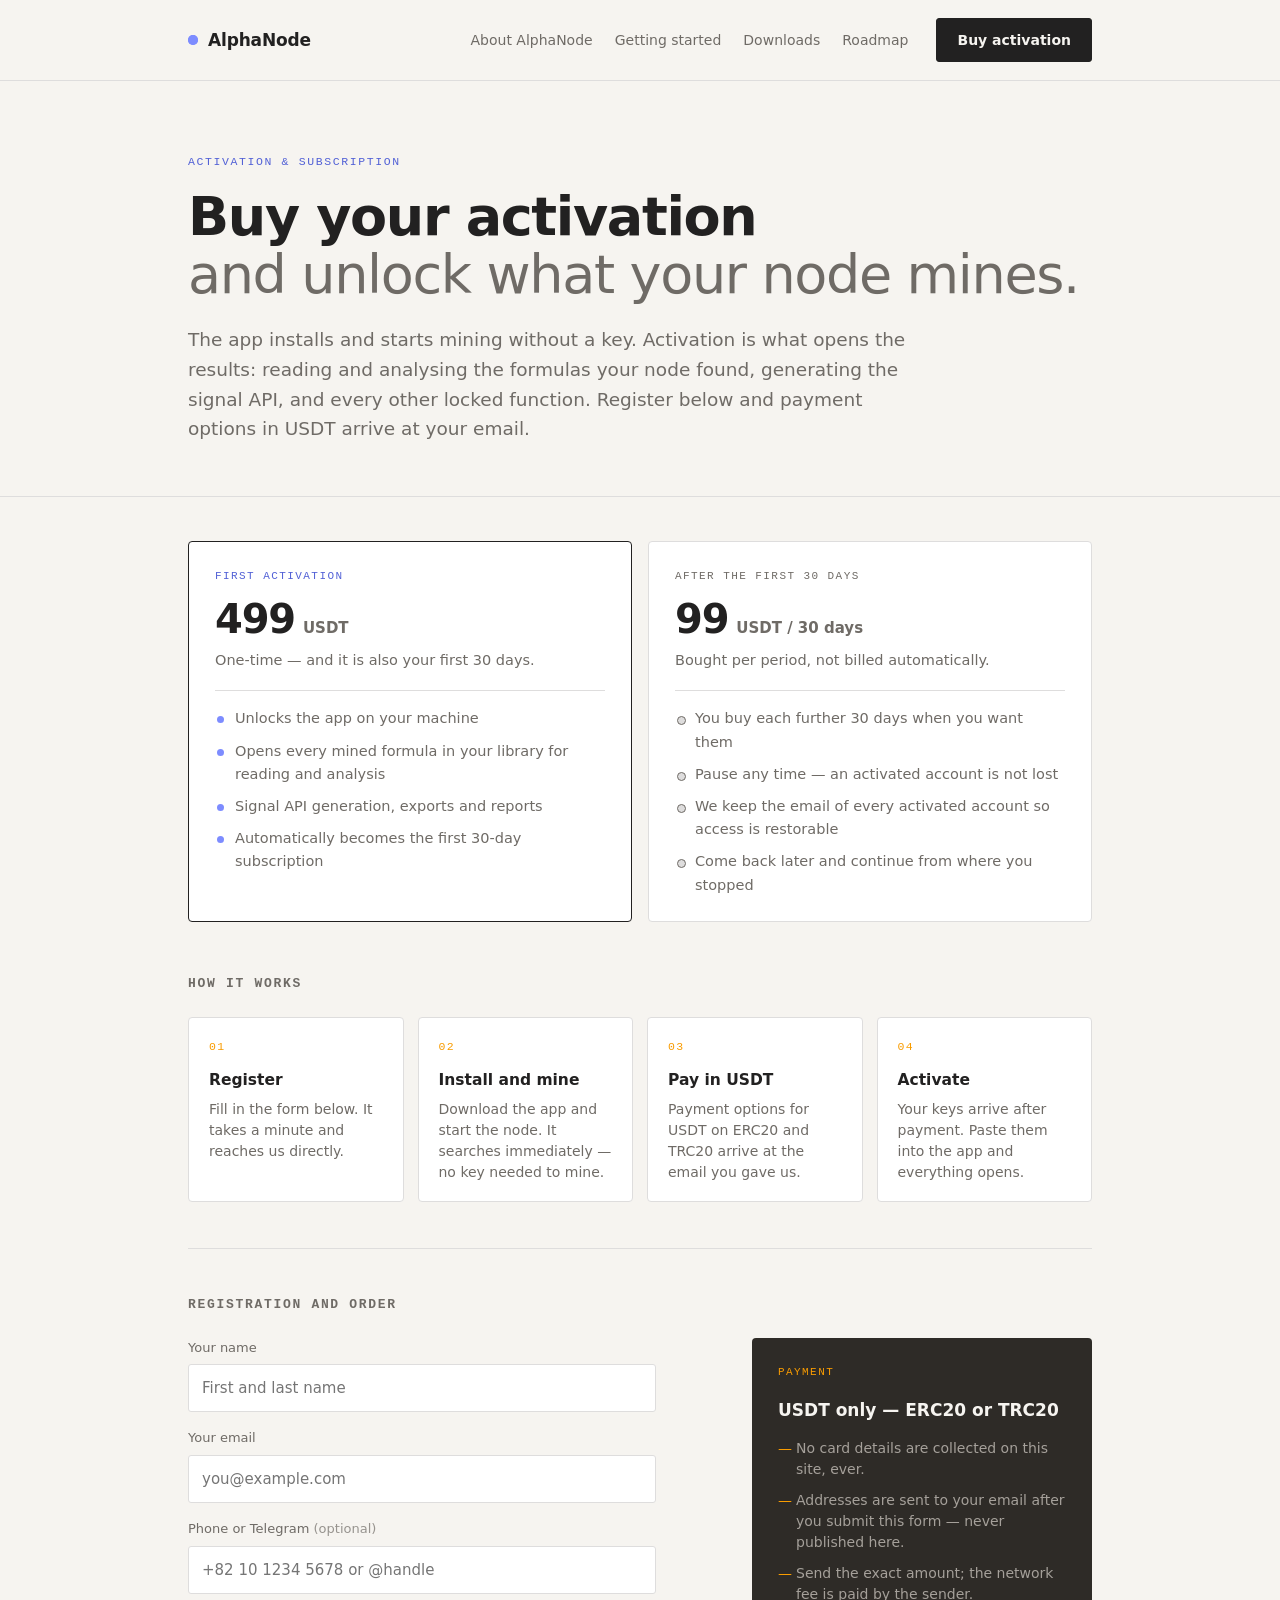
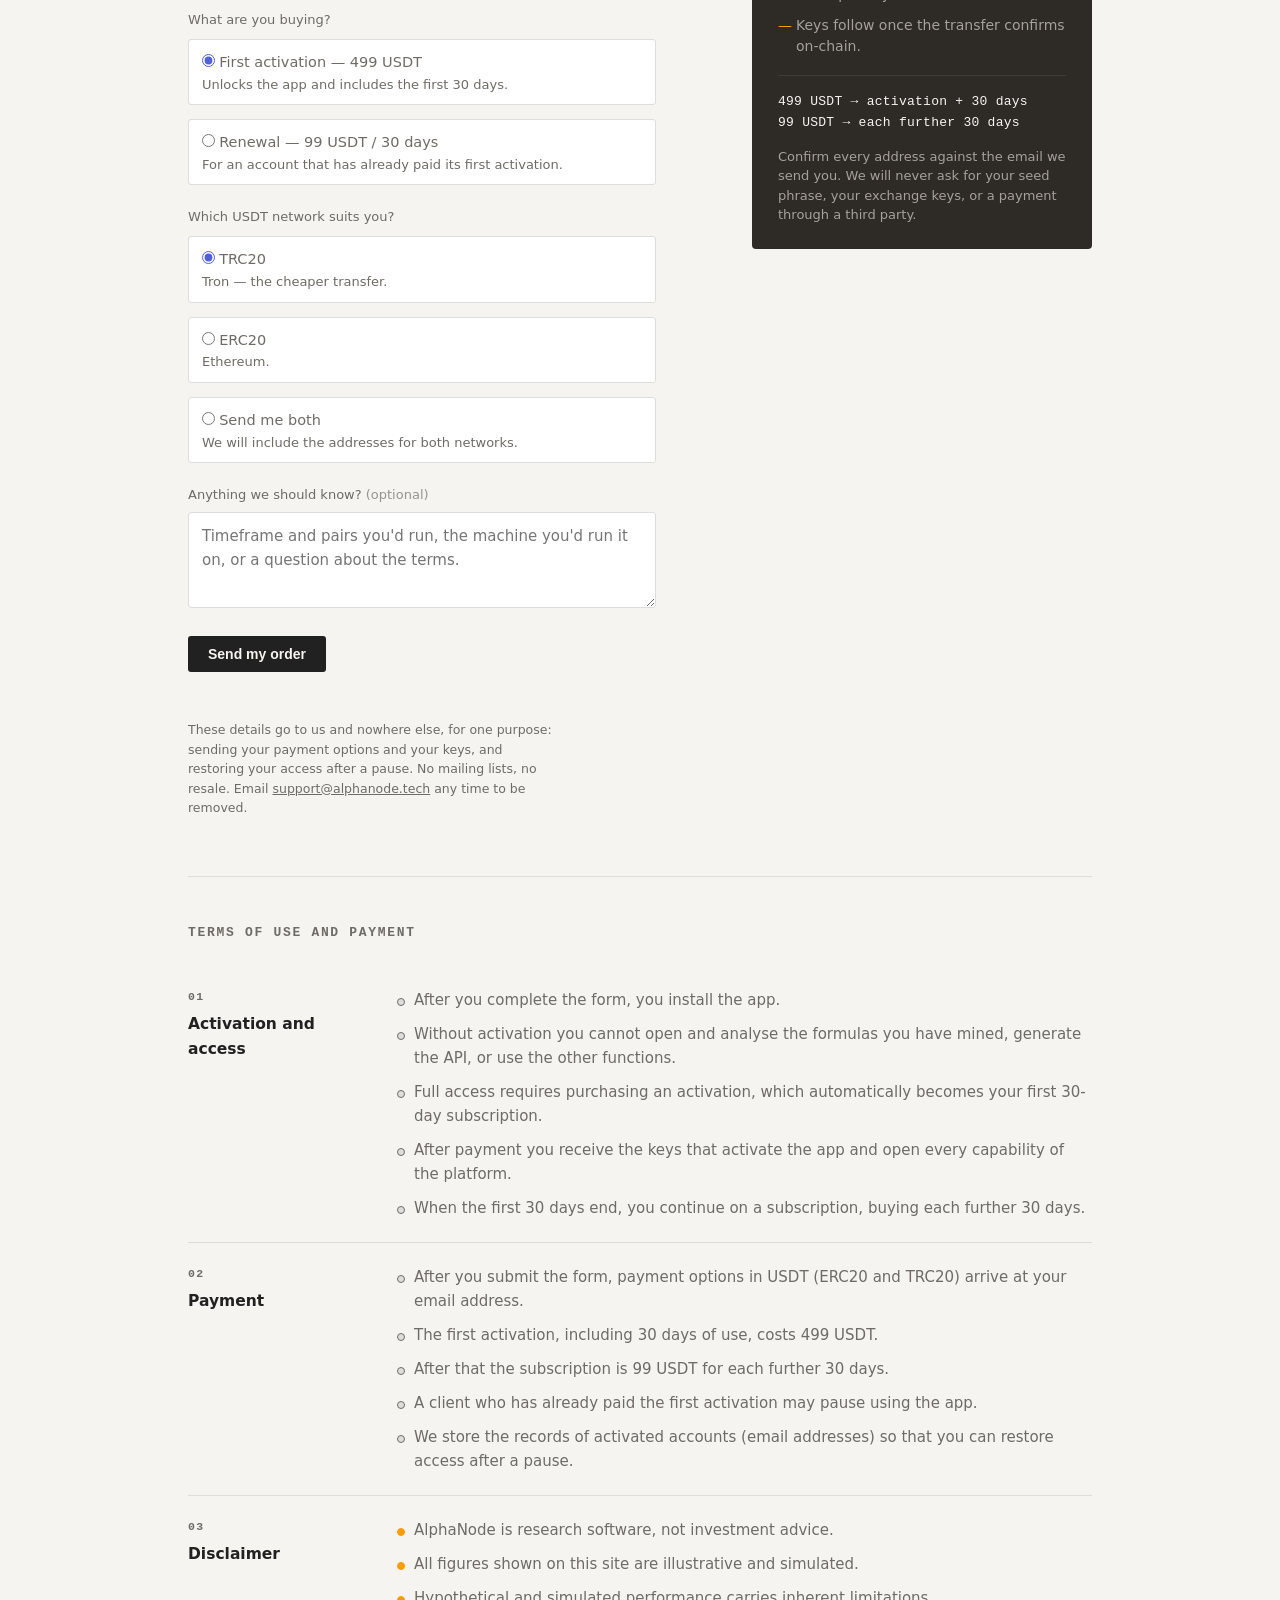
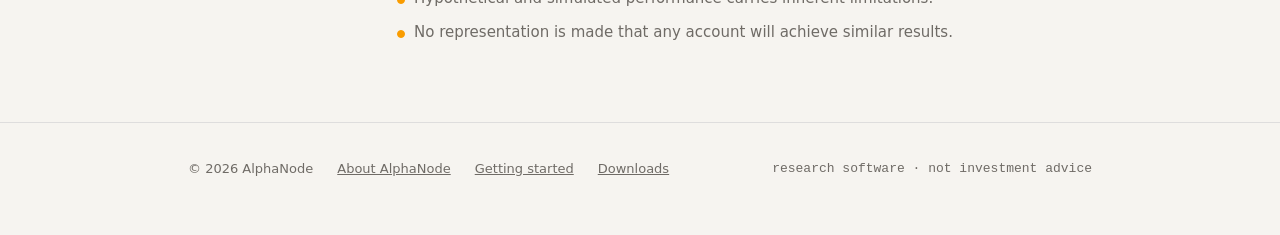
==== site/buy.html @ ae3edc19 "The site gets a place to buy: registration, order form and the terms buy.html — the purchase entranc" ====
<!doctype html>
<html lang="en">
<head>
<meta charset="utf-8">
<meta name="viewport" content="width=device-width, initial-scale=1">
<meta name="color-scheme" content="light">
<title>Buy activation — AlphaNode</title>
<meta name="description" content="Activate AlphaNode: 499 USDT for the first activation and 30 days, then 99 USDT per 30 days. Register below and payment options in USDT (ERC20 and TRC20) arrive by email.">
<link rel="icon" href="/favicon.svg" type="image/svg+xml">
<link rel="icon" href="/favicon-32.png" sizes="32x32" type="image/png">
<link rel="apple-touch-icon" href="/apple-touch-icon.png">
<meta property="og:type" content="website">
<meta property="og:site_name" content="AlphaNode">
<meta property="og:title" content="Buy activation — AlphaNode">
<meta property="og:description" content="499 USDT for the first activation and 30 days, then 99 USDT per 30 days. Register and payment options in USDT (ERC20 / TRC20) arrive by email.">
<meta property="og:image" content="https://alphanode.tech/og-card.png">
<meta property="og:url" content="https://alphanode.tech/buy.html">
<meta name="twitter:card" content="summary_large_image">
<style>
/* AlphaNode brand: warm paper, near-black ink, hairline rules, uppercase mono micro-labels,
   periwinkle + orange, graphite bands. Single-theme by design — the paper IS the brand. */
:root{
  --paper:#f6f4f0; --card:#ffffff; --ink:#222121; --mut:#6f6b66;
  --line:#dedddd; --soft:#eae9e6;
  --acc:#7d8cff; --acctext:#5261d6; --orange:#f99c00;
  --green:#1e7f4e; --red:#b3261e; --dark:#2e2b27; --darkline:#3f3b36;
  --darkink:#f6f4f0; --darkmut:#a5a09a;
}
*{box-sizing:border-box}
body{margin:0;background:var(--paper);color:var(--ink);
  font:16px/1.6 system-ui,-apple-system,"Segoe UI",sans-serif}
.mono{font-family:ui-monospace,SFMono-Regular,Menlo,Consolas,monospace}
.wrap{max-width:960px;margin:0 auto;padding:0 28px}
/* padding-block on anything stacked on a .wrap element — a same-specificity `padding: x 0`
   shorthand later in the cascade would zero the side gutters and glue text to the screen edge */
a{color:var(--acctext)}

header{padding-block:72px 52px;border-bottom:1px solid var(--line)}
.eyebrow{font-family:ui-monospace,SFMono-Regular,Menlo,monospace;font-size:11.5px;
  letter-spacing:.14em;text-transform:uppercase;color:var(--acctext);margin:0 0 16px}
h1{font-size:clamp(34px,5.2vw,54px);font-weight:680;letter-spacing:-.025em;line-height:1.07;
  margin:0;text-wrap:balance}
h1 .quiet{color:var(--mut);font-weight:500}
.lead{color:var(--mut);font-size:18.5px;max-width:62ch;margin:22px 0 0}

/* ---- price cards ---- */
.prices{display:grid;grid-template-columns:1fr 1fr;gap:16px;padding-block:44px}
.price{background:var(--card);border:1px solid var(--line);border-radius:4px;padding:26px 26px 24px;
  display:flex;flex-direction:column}
.price.first{border-color:var(--ink)}
.price .tag{font-family:ui-monospace,SFMono-Regular,Menlo,monospace;font-size:11px;
  letter-spacing:.13em;text-transform:uppercase;color:var(--mut);margin:0 0 14px}
.price.first .tag{color:var(--acctext)}
.price .amt{font-size:40px;font-weight:680;letter-spacing:-.03em;line-height:1;
  display:flex;align-items:baseline;gap:8px}
.price .amt span{font-size:15px;font-weight:550;color:var(--mut);letter-spacing:0}
.price .per{margin:10px 0 0;color:var(--mut);font-size:14.5px}
.price ul{list-style:none;margin:18px 0 0;padding:16px 0 0;border-top:1px solid var(--line)}
.price li{position:relative;padding-left:20px;margin:0 0 9px;font-size:14.5px;color:var(--mut)}
.price li:last-child{margin-bottom:0}
.price li::before{content:"";position:absolute;left:2px;top:.62em;width:7px;height:7px;
  border-radius:50%;background:var(--acc)}
.price.renew li::before{background:var(--line);border:1px solid var(--mut)}

/* ---- how it works ---- */
.flow{padding-block:8px 46px}
.flow h2,.terms h2,.formsec h2{font-size:13px;font-family:ui-monospace,SFMono-Regular,Menlo,monospace;
  letter-spacing:.13em;text-transform:uppercase;color:var(--mut);font-weight:550;margin:0 0 22px}
.steps{display:grid;grid-template-columns:repeat(4,1fr);gap:14px;counter-reset:s}
.step{background:var(--card);border:1px solid var(--line);border-radius:4px;padding:20px 20px 18px;
  counter-increment:s}
.step::before{content:counter(s,decimal-leading-zero);display:block;
  font-family:ui-monospace,SFMono-Regular,Menlo,monospace;font-size:11.5px;letter-spacing:.12em;
  color:var(--orange);margin-bottom:12px}
.step b{display:block;font-weight:600;font-size:15.5px;margin-bottom:6px}
.step p{margin:0;color:var(--mut);font-size:14px;line-height:1.5}

/* ---- form ---- */
.formsec{border-top:1px solid var(--line);padding-block:46px}
.formgrid{display:grid;grid-template-columns:minmax(0,1fr) minmax(0,340px);gap:44px;align-items:start}
.req{max-width:46ch}
.req label{display:block;font-size:13px;color:var(--mut);margin:0 0 6px}
.req input[type=text],.req input[type=email],.req input[type=tel],.req textarea{
  width:100%;box-sizing:border-box;background:var(--card);
  border:1px solid var(--line);border-radius:3px;padding:11px 13px;font:inherit;font-size:15px;
  color:var(--ink)}
.req input:focus,.req textarea:focus{outline:none;border-color:var(--acc);
  box-shadow:0 0 0 3px rgba(125,140,255,.18)}
.req textarea{resize:vertical;min-height:76px}
.req .gap{margin-top:16px}
.req .btn{margin-top:20px;border:0}
.req .btn[disabled]{opacity:.55;cursor:progress}
.req .hp{position:absolute;left:-9999px;width:1px;height:1px;overflow:hidden}
/* radio rows: the choice is part of the order, so it reads as a field, not as decoration */
.opts{display:grid;gap:8px;margin-top:2px}
.opt{display:flex;align-items:flex-start;gap:10px;background:var(--card);border:1px solid var(--line);
  border-radius:3px;padding:11px 13px;cursor:pointer}
.opt:hover{border-color:var(--mut)}
.opt input{margin:3px 0 0;accent-color:var(--acctext);flex:none}
.opt:focus-within{border-color:var(--acc);box-shadow:0 0 0 3px rgba(125,140,255,.18)}
.opt .ot{font-size:14.5px;line-height:1.35}
.opt .oh{color:var(--mut);font-size:13px;display:block;margin-top:2px}
.req-msg{margin-top:14px;font-size:14px;min-height:1.2em}
.req-msg.ok{color:var(--green)}
.req-msg.err{color:var(--red)}
.req-done{background:var(--soft);border:1px solid var(--line);border-radius:4px;padding:20px 22px;
  max-width:46ch;outline:none}
.req-done b{display:block;margin-bottom:8px;font-size:17px}
.req-done p{margin:0 0 10px;color:var(--mut);font-size:14.5px}
.req-done p:last-child{margin-bottom:0}
.req-privacy{margin-top:18px;font-size:12.5px;line-height:1.55;color:var(--mut);max-width:46ch}
.req-privacy a{color:var(--mut)}
/* a browser that cannot run the submit handler must never see the fields: with no handler the
   form's only behaviour is a plain GET that puts the buyer's details in the URL */
.req-noscript{background:var(--soft);border:1px solid var(--line);border-radius:4px;
  padding:18px 20px;max-width:46ch;font-size:14.5px}
.req-noscript p{margin:0;color:var(--mut)}

/* side panel next to the form */
.aside{background:var(--dark);border-radius:4px;padding:26px 26px 24px;color:var(--darkink);
  position:sticky;top:24px}
.aside .tag{font-family:ui-monospace,SFMono-Regular,Menlo,monospace;font-size:11px;
  letter-spacing:.13em;text-transform:uppercase;color:var(--orange);margin:0 0 16px}
.aside h3{margin:0 0 14px;font-size:17px;font-weight:620}
.aside ul{list-style:none;margin:0;padding:0}
.aside li{position:relative;padding-left:18px;margin:0 0 10px;color:var(--darkmut);font-size:14px;
  line-height:1.5}
.aside li:last-child{margin-bottom:0}
.aside li::before{content:"—";position:absolute;left:0;color:var(--orange)}
.aside .sep{border-top:1px solid var(--darkline);margin:18px 0 16px}
.aside .net{font-family:ui-monospace,SFMono-Regular,Menlo,monospace;font-size:13px;
  color:var(--darkink);letter-spacing:.02em}
.aside .netnote{margin:8px 0 0;color:var(--darkmut);font-size:13px;line-height:1.5}

/* ---- terms ---- */
.terms{border-top:1px solid var(--line);padding-block:46px 56px}
.tblock{display:grid;grid-template-columns:180px minmax(0,1fr);gap:14px 28px;padding:22px 0;
  border-top:1px solid var(--line)}
.tblock:first-of-type{border-top:0}
.tblock h3{margin:0;font-size:15.5px;font-weight:620}
.tblock .n{font-family:ui-monospace,SFMono-Regular,Menlo,monospace;font-size:11.5px;
  letter-spacing:.12em;color:var(--mut);display:block;margin-bottom:6px}
.tblock ul{list-style:none;margin:0;padding:0}
.tblock li{position:relative;padding-left:18px;margin:0 0 10px;color:var(--mut);font-size:15px}
.tblock li:last-child{margin-bottom:0}
.tblock li::before{content:"";position:absolute;left:1px;top:.66em;width:6px;height:6px;
  border-radius:50%;background:var(--line);border:1px solid var(--mut)}
.tblock.risk li::before{background:var(--orange);border-color:var(--orange)}

footer{border-top:1px solid var(--line);padding:36px 0 56px;color:var(--mut);font-size:13px}
.foot-row{display:flex;gap:24px;flex-wrap:wrap;align-items:center}

@media (max-width:860px){
  .prices{grid-template-columns:1fr}
  .steps{grid-template-columns:1fr 1fr}
  .formgrid{grid-template-columns:1fr;gap:32px}
  .aside{position:static}
}
@media (max-width:560px){
  .steps{grid-template-columns:1fr}
  .tblock{grid-template-columns:1fr;gap:10px}
}

nav{border-bottom:1px solid var(--line)}
.nav-in{display:flex;align-items:center;gap:28px;padding-block:18px}
.nav-in .btn{white-space:nowrap}
.nav-logo{display:flex;align-items:center;gap:10px;font-weight:650;font-size:17px;letter-spacing:-.01em;text-decoration:none;color:var(--ink)}
.nav-links{display:flex;gap:22px;margin-left:auto}
.nav-links a{color:var(--mut);text-decoration:none;font-size:14px}
.nav-links a:hover{color:var(--ink)}
.dot{width:10px;height:10px;overflow:visible;flex:none}
.dot circle{fill:var(--acc);transform-box:fill-box;transform-origin:center}
.dot rect{fill:var(--acc);transform-box:fill-box;transform-origin:center;transform:scaleX(0);
  animation:dot-link 6s ease-in-out infinite}
.dot .da{animation:dot-split-a 6s ease-in-out infinite}
.dot .db{animation:dot-split-b 6s ease-in-out infinite}
@keyframes dot-split-a{0%,74%{transform:translateX(0) scale(1)}18%,58%{transform:translateX(-5.5px) scale(.82)}82%,100%{transform:scale(1)}88%{transform:scale(1.22)}}
@keyframes dot-split-b{0%,74%{transform:translateX(0) scale(1)}18%,58%{transform:translateX(5.5px) scale(.82)}82%,100%{transform:scale(1)}88%{transform:scale(1.22)}}
@keyframes dot-link{0%,20%{transform:scaleX(0)}32%,54%{transform:scaleX(1)}66%,100%{transform:scaleX(0)}}
@media (prefers-reduced-motion: reduce){.dot .da,.dot .db,.dot rect{animation:none}}
.btn{display:inline-block;background:var(--ink);color:var(--paper);border:1px solid var(--ink);
  border-radius:3px;padding:10px 20px;font-size:14px;font-weight:550;text-decoration:none;cursor:pointer}
.btn:hover{opacity:.85}
@media (max-width:560px){.nav-links{display:none}.nav-in > .btn{margin-left:auto}
  .nav-in{gap:14px}
  .nav-in .btn{padding:9px 12px;font-size:13px}
}
</style>
</head>
<body data-api="https://api.alphanode.tech">

<nav>
  <div class="wrap nav-in">
    <a class="nav-logo" href="index.html"><svg class="dot" viewBox="0 0 9 9" aria-hidden="true"><rect x="-1.5" y="3.75" width="12" height="1.5" rx=".75"/><circle class="da" cx="4.5" cy="4.5" r="4.5"/><circle class="db" cx="4.5" cy="4.5" r="4.5"/></svg>AlphaNode</a>
    <div class="nav-links">
      <a href="index.html">About AlphaNode</a>
      <a href="start.html">Getting started</a>
      <a href="download.html">Downloads</a>
      <a href="roadmap.html">Roadmap</a>
    </div>
    <a class="btn" href="#order">Buy activation</a>
  </div>
</nav>

<header>
  <div class="wrap">
    <p class="eyebrow">Activation &amp; subscription</p>
    <h1>Buy your activation<br><span class="quiet">and unlock what your node mines.</span></h1>
    <p class="lead">The app installs and starts mining without a key. Activation is what opens
      the results: reading and analysing the formulas your node found, generating the signal
      API, and every other locked function. Register below and payment options in USDT arrive
      at your email.</p>
  </div>
</header>

<div class="wrap">

  <section class="prices">
    <div class="price first">
      <p class="tag">First activation</p>
      <div class="amt">499 <span>USDT</span></div>
      <p class="per">One-time — and it is also your first 30 days.</p>
      <ul>
        <li>Unlocks the app on your machine</li>
        <li>Opens every mined formula in your library for reading and analysis</li>
        <li>Signal API generation, exports and reports</li>
        <li>Automatically becomes the first 30-day subscription</li>
      </ul>
    </div>
    <div class="price renew">
      <p class="tag">After the first 30 days</p>
      <div class="amt">99 <span>USDT / 30 days</span></div>
      <p class="per">Bought per period, not billed automatically.</p>
      <ul>
        <li>You buy each further 30 days when you want them</li>
        <li>Pause any time — an activated account is not lost</li>
        <li>We keep the email of every activated account so access is restorable</li>
        <li>Come back later and continue from where you stopped</li>
      </ul>
    </div>
  </section>

  <section class="flow">
    <h2>How it works</h2>
    <div class="steps">
      <div class="step">
        <b>Register</b>
        <p>Fill in the form below. It takes a minute and reaches us directly.</p>
      </div>
      <div class="step">
        <b>Install and mine</b>
        <p>Download the app and start the node. It searches immediately — no key needed to mine.</p>
      </div>
      <div class="step">
        <b>Pay in USDT</b>
        <p>Payment options for USDT on ERC20 and TRC20 arrive at the email you gave us.</p>
      </div>
      <div class="step">
        <b>Activate</b>
        <p>Your keys arrive after payment. Paste them into the app and everything opens.</p>
      </div>
    </div>
  </section>

  <section class="formsec" id="order">
    <h2>Registration and order</h2>
    <div class="formgrid">
      <div>
        <noscript>
          <div class="req-noscript">
            <p>This form needs JavaScript to submit securely. Enable it, or email
              <a href="mailto:support@alphanode.tech">support@alphanode.tech</a> with your name
              and which plan you want — a person answers either way.</p>
          </div>
        </noscript>
        <form class="req" id="buy-form" novalidate>
          <label for="buy-name">Your name</label>
          <input id="buy-name" name="name" type="text" autocomplete="name"
                 placeholder="First and last name" required>

          <div class="gap">
            <label for="buy-email">Your email</label>
            <input id="buy-email" name="email" type="email" autocomplete="email"
                   placeholder="you@example.com" required>
          </div>

          <div class="gap">
            <label for="buy-phone">Phone or Telegram <span style="opacity:.7">(optional)</span></label>
            <input id="buy-phone" name="phone" type="tel" inputmode="tel" autocomplete="tel"
                   placeholder="+82 10 1234 5678 or @handle">
          </div>

          <fieldset class="gap" style="border:0;padding:0;margin-inline:0">
            <legend style="font-size:13px;color:var(--mut);padding:0;margin-bottom:6px">What are you buying?</legend>
            <div class="opts">
              <label class="opt">
                <input type="radio" name="plan" value="first" checked>
                <span class="ot">First activation — 499 USDT
                  <span class="oh">Unlocks the app and includes the first 30 days.</span></span>
              </label>
              <label class="opt">
                <input type="radio" name="plan" value="renew">
                <span class="ot">Renewal — 99 USDT / 30 days
                  <span class="oh">For an account that has already paid its first activation.</span></span>
              </label>
            </div>
          </fieldset>

          <fieldset class="gap" style="border:0;padding:0;margin-inline:0">
            <legend style="font-size:13px;color:var(--mut);padding:0;margin-bottom:6px">Which USDT network suits you?</legend>
            <div class="opts">
              <label class="opt">
                <input type="radio" name="network" value="TRC20" checked>
                <span class="ot">TRC20 <span class="oh">Tron — the cheaper transfer.</span></span>
              </label>
              <label class="opt">
                <input type="radio" name="network" value="ERC20">
                <span class="ot">ERC20 <span class="oh">Ethereum.</span></span>
              </label>
              <label class="opt">
                <input type="radio" name="network" value="either">
                <span class="ot">Send me both <span class="oh">We will include the addresses for both networks.</span></span>
              </label>
            </div>
          </fieldset>

          <div class="gap">
            <label for="buy-note">Anything we should know? <span style="opacity:.7">(optional)</span></label>
            <textarea id="buy-note" name="note" rows="3"
                      placeholder="Timeframe and pairs you'd run, the machine you'd run it on, or a question about the terms."></textarea>
          </div>

          <!-- honeypot. The name is deliberately meaningless: a field called "website" is a real
               identity-manager field, so autofill could fill it and drop a real buyer as a bot. -->
          <input class="hp" type="text" name="hp_ref2" tabindex="-1" autocomplete="off"
                 aria-hidden="true" data-1p-ignore data-lpignore="true">

          <button class="btn" type="submit" id="buy-btn">Send my order</button>
          <p class="req-msg" id="buy-msg" role="status" aria-live="polite"></p>
        </form>
        <p class="req-privacy">These details go to us and nowhere else, for one purpose: sending
          your payment options and your keys, and restoring your access after a pause. No mailing
          lists, no resale. Email
          <a href="mailto:support@alphanode.tech">support@alphanode.tech</a> any time to be
          removed.</p>
      </div>

      <aside class="aside">
        <p class="tag">Payment</p>
        <h3>USDT only — ERC20 or TRC20</h3>
        <ul>
          <li>No card details are collected on this site, ever.</li>
          <li>Addresses are sent to your email after you submit this form — never published here.</li>
          <li>Send the exact amount; the network fee is paid by the sender.</li>
          <li>Keys follow once the transfer confirms on-chain.</li>
        </ul>
        <div class="sep"></div>
        <p class="net">499 USDT → activation + 30 days<br>99 USDT → each further 30 days</p>
        <p class="netnote">Confirm every address against the email we send you. We will never ask
          for your seed phrase, your exchange keys, or a payment through a third party.</p>
      </aside>
    </div>
  </section>

  <section class="terms">
    <h2>Terms of use and payment</h2>

    <div class="tblock">
      <h3><span class="n">01</span>Activation and access</h3>
      <ul>
        <li>After you complete the form, you install the app.</li>
        <li>Without activation you cannot open and analyse the formulas you have mined,
            generate the API, or use the other functions.</li>
        <li>Full access requires purchasing an activation, which automatically becomes your
            first 30-day subscription.</li>
        <li>After payment you receive the keys that activate the app and open every capability
            of the platform.</li>
        <li>When the first 30 days end, you continue on a subscription, buying each further
            30 days.</li>
      </ul>
    </div>

    <div class="tblock">
      <h3><span class="n">02</span>Payment</h3>
      <ul>
        <li>After you submit the form, payment options in USDT (ERC20 and TRC20) arrive at
            your email address.</li>
        <li>The first activation, including 30 days of use, costs 499 USDT.</li>
        <li>After that the subscription is 99 USDT for each further 30 days.</li>
        <li>A client who has already paid the first activation may pause using the app.</li>
        <li>We store the records of activated accounts (email addresses) so that you can
            restore access after a pause.</li>
      </ul>
    </div>

    <div class="tblock risk">
      <h3><span class="n">03</span>Disclaimer</h3>
      <ul>
        <li>AlphaNode is research software, not investment advice.</li>
        <li>All figures shown on this site are illustrative and simulated.</li>
        <li>Hypothetical and simulated performance carries inherent limitations.</li>
        <li>No representation is made that any account will achieve similar results.</li>
      </ul>
    </div>
  </section>

</div>

<footer>
  <div class="wrap">
    <div class="foot-row">
      <span>© 2026 AlphaNode</span>
      <a href="index.html" style="color:var(--mut)">About AlphaNode</a>
      <a href="start.html" style="color:var(--mut)">Getting started</a>
      <a href="download.html" style="color:var(--mut)">Downloads</a>
      <span style="margin-left:auto" class="mono">research software · not investment advice</span>
    </div>
  </div>
</footer>

<script>
// Order form -> AlphaHub's /request-access. Its own <script> on purpose: nothing else on this
// page may take the submit handler down with it — a form with no handler is a form that does a
// plain GET and puts the buyer's details in the URL.
(function () {
  var form = document.getElementById('buy-form');
  if (!form) return;
  var btn = document.getElementById('buy-btn');
  var msg = document.getElementById('buy-msg');
  var local = location.protocol === 'file:' ||
              /^(localhost|127\.0\.0\.1|\[::1\])$/.test(location.hostname);
  var API = local ? 'http://127.0.0.1:8790'
                  : (document.body.getAttribute('data-api') || 'https://api.alphanode.tech');

  function say(text, kind) { msg.textContent = text; msg.className = 'req-msg' + (kind ? ' ' + kind : ''); }
  // form.elements[...], never form.<field>: HTMLFormElement already owns a `name` property, so
  // form.name is the form's own attribute and never the input we just added.
  function val(field) { return (form.elements[field].value || '').trim(); }
  function picked(field) {
    var g = form.elements[field];
    if (!g) return '';
    if (g.value !== undefined && !g.length) return g.value;   // a lone radio has no .length
    for (var i = 0; i < g.length; i++) if (g[i].checked) return g[i].value;
    return '';
  }
  function fieldError(field, text) {
    // the error lands on the field, not only on the shared line: the shared line differs from
    // "Sending…" by colour alone, and colour is not a signal everyone receives
    var el = form.elements[field];
    el.setAttribute('aria-invalid', 'true');
    el.setAttribute('aria-describedby', 'buy-msg');
    say('Error: ' + text, 'err');
    el.focus();
  }

  form.addEventListener('submit', function (e) {
    e.preventDefault();
    for (var i = 0; i < form.elements.length; i++) form.elements[i].removeAttribute('aria-invalid');
    var name = val('name');
    var email = val('email');
    var phone = val('phone');
    if (!name) { fieldError('name', 'Enter your name.'); return; }
    if (!email || email.indexOf('@') < 1) { fieldError('email', 'Enter a valid email address.'); return; }
    // Optional, so an empty box is fine — but a stray "12" is a typo, not a number we can call.
    // A Telegram handle is a legitimate answer here, so only digit-ish input is checked.
    if (phone && !/^@|[a-z]/i.test(phone) && (phone.match(/\d/g) || []).length < 5) {
      fieldError('phone', 'Enter a full phone number or a Telegram handle, or leave it empty.'); return;
    }
    var plan = picked('plan') === 'renew' ? 'renewal 99 USDT / 30 days'
                                          : 'first activation 499 USDT (incl. 30 days)';
    var net = picked('network');
    // The order lives in `note`: the hub's waitlist row is the record the operator reads with
    // `admin requests`, so the plan and network must travel inside a field it already stores.
    var order = 'ORDER: ' + plan + ' · network: ' + net;
    var extra = val('note');
    btn.disabled = true;
    say('Sending…');
    // a hung connection must not park the button on "Sending…" forever
    var ctrl = ('AbortController' in window) ? new AbortController() : null;
    var timer = ctrl && setTimeout(function () { ctrl.abort(); }, 15000);
    fetch(API + '/request-access', {
      method: 'POST',
      headers: { 'Content-Type': 'application/json' },
      signal: ctrl ? ctrl.signal : undefined,
      body: JSON.stringify({ name: name, email: email, phone: phone,
                             note: order + (extra ? '\n' + extra : ''),
                             website: val('hp_ref2') })
    }).then(function (r) {
      // two-argument then, not .catch: success and network failure are separate branches, so a
      // hiccup while rendering the confirmation cannot report "could not reach the server"
      // about a request the server already committed
      if (timer) clearTimeout(timer);
      if (r.status === 422) { btn.disabled = false; fieldError('email', 'Enter a valid email address.'); return; }
      if (r.status === 429) {
        btn.disabled = false;
        say('Error: too many requests from your network right now. Try again in an hour, or ' +
            'email support@alphanode.tech.', 'err');
        return;
      }
      if (!r.ok) {
        btn.disabled = false;
        say('Error: the server had a problem (HTTP ' + r.status + '). Try again in a minute, ' +
            'or email support@alphanode.tech.', 'err');
        return;
      }
      // Replace the form outright: a still-editable form after success invites a second order.
      // The confirmation takes focus and role=status itself — the live region above sits inside
      // the form and leaves the page with it.
      var done = document.createElement('div');
      done.className = 'req-done';
      done.setAttribute('role', 'status');
      done.setAttribute('tabindex', '-1');
      done.innerHTML = '<b>Order received.</b>' +
        '<p>Payment options in USDT (ERC20 and TRC20) are on their way to <b style="display:inline">' +
        email.replace(/[<>&]/g, '') + '</b>. Check spam if it is not there within a few hours.</p>' +
        '<p>Nothing stops you from starting now: <a href="download.html">download the app</a> ' +
        'and let the node mine. Your keys unlock everything it has found by then.</p>';
      form.replaceWith(done);
      done.focus();
    }, function () {
      if (timer) clearTimeout(timer);
      btn.disabled = false;
      say('Error: could not reach the server. Check your connection and try again, or email ' +
          'support@alphanode.tech.', 'err');
    });
  });
})();
</script>
</body>
</html>
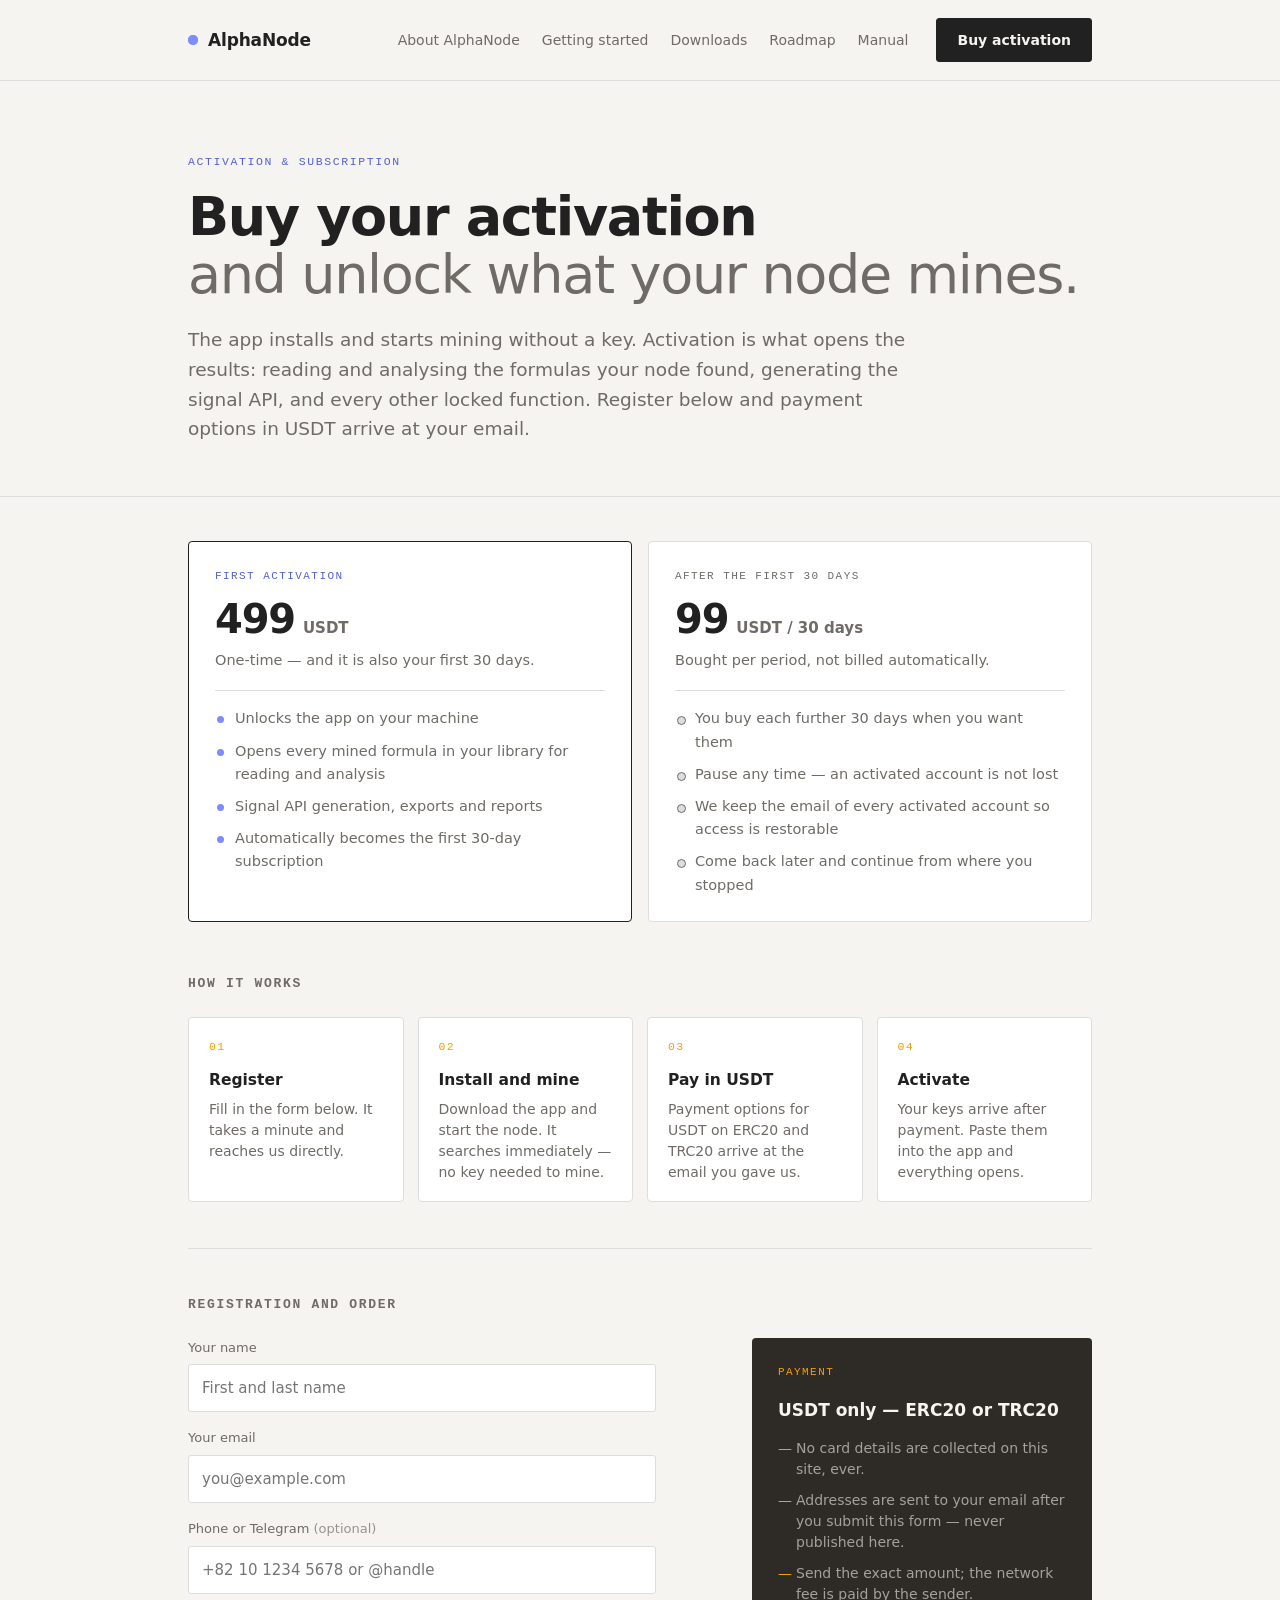
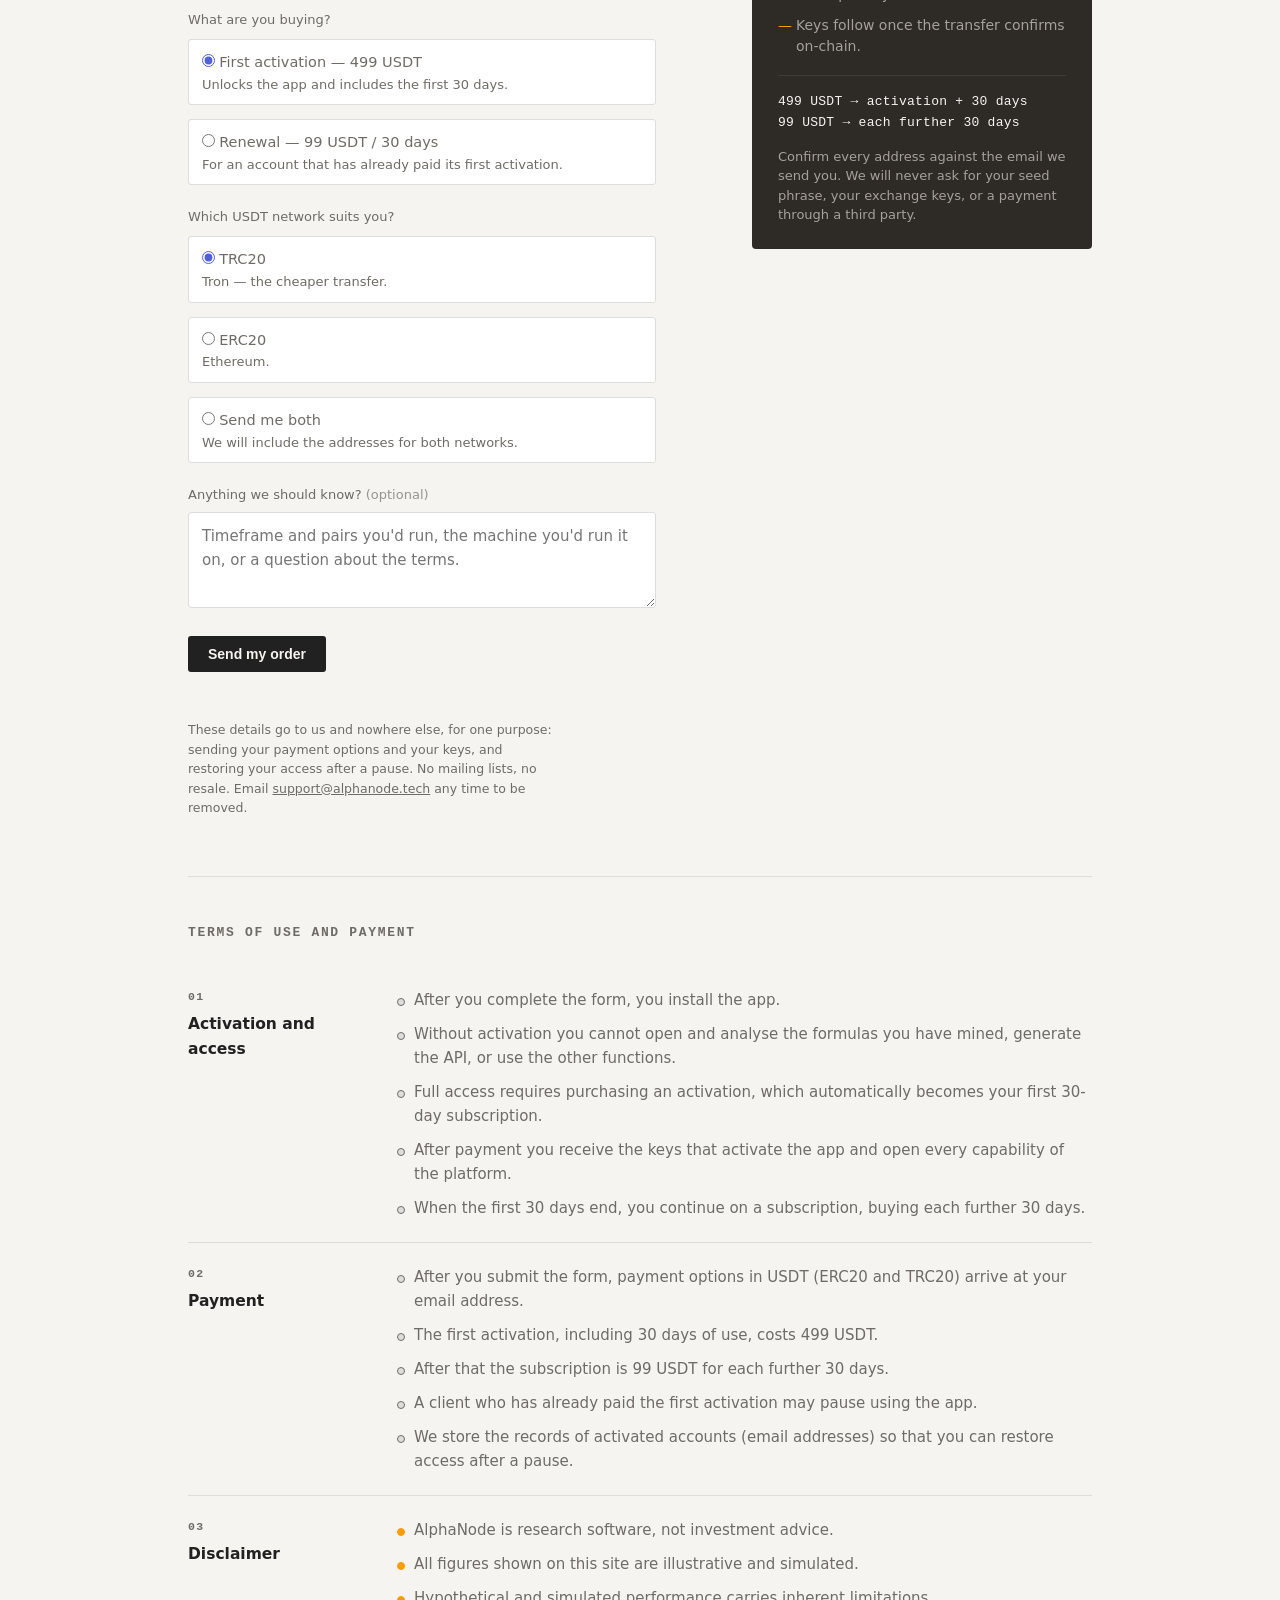
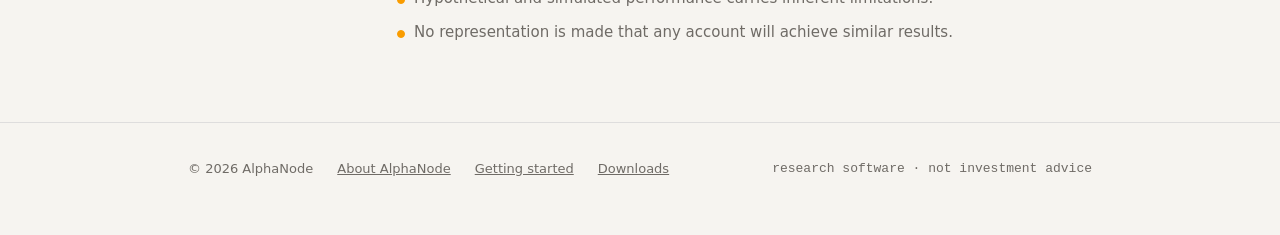
==== commit 91dc6eed: "The manual: every knob in AlphaNode, explained in plain language site/manual.html — 90 entries acros" ====
--- a/site/buy.html
+++ b/site/buy.html
@@ -197,6 +197,7 @@
       <a href="start.html">Getting started</a>
       <a href="download.html">Downloads</a>
       <a href="roadmap.html">Roadmap</a>
+      <a href="manual.html">Manual</a>
     </div>
     <a class="btn" href="#order">Buy activation</a>
   </div>
